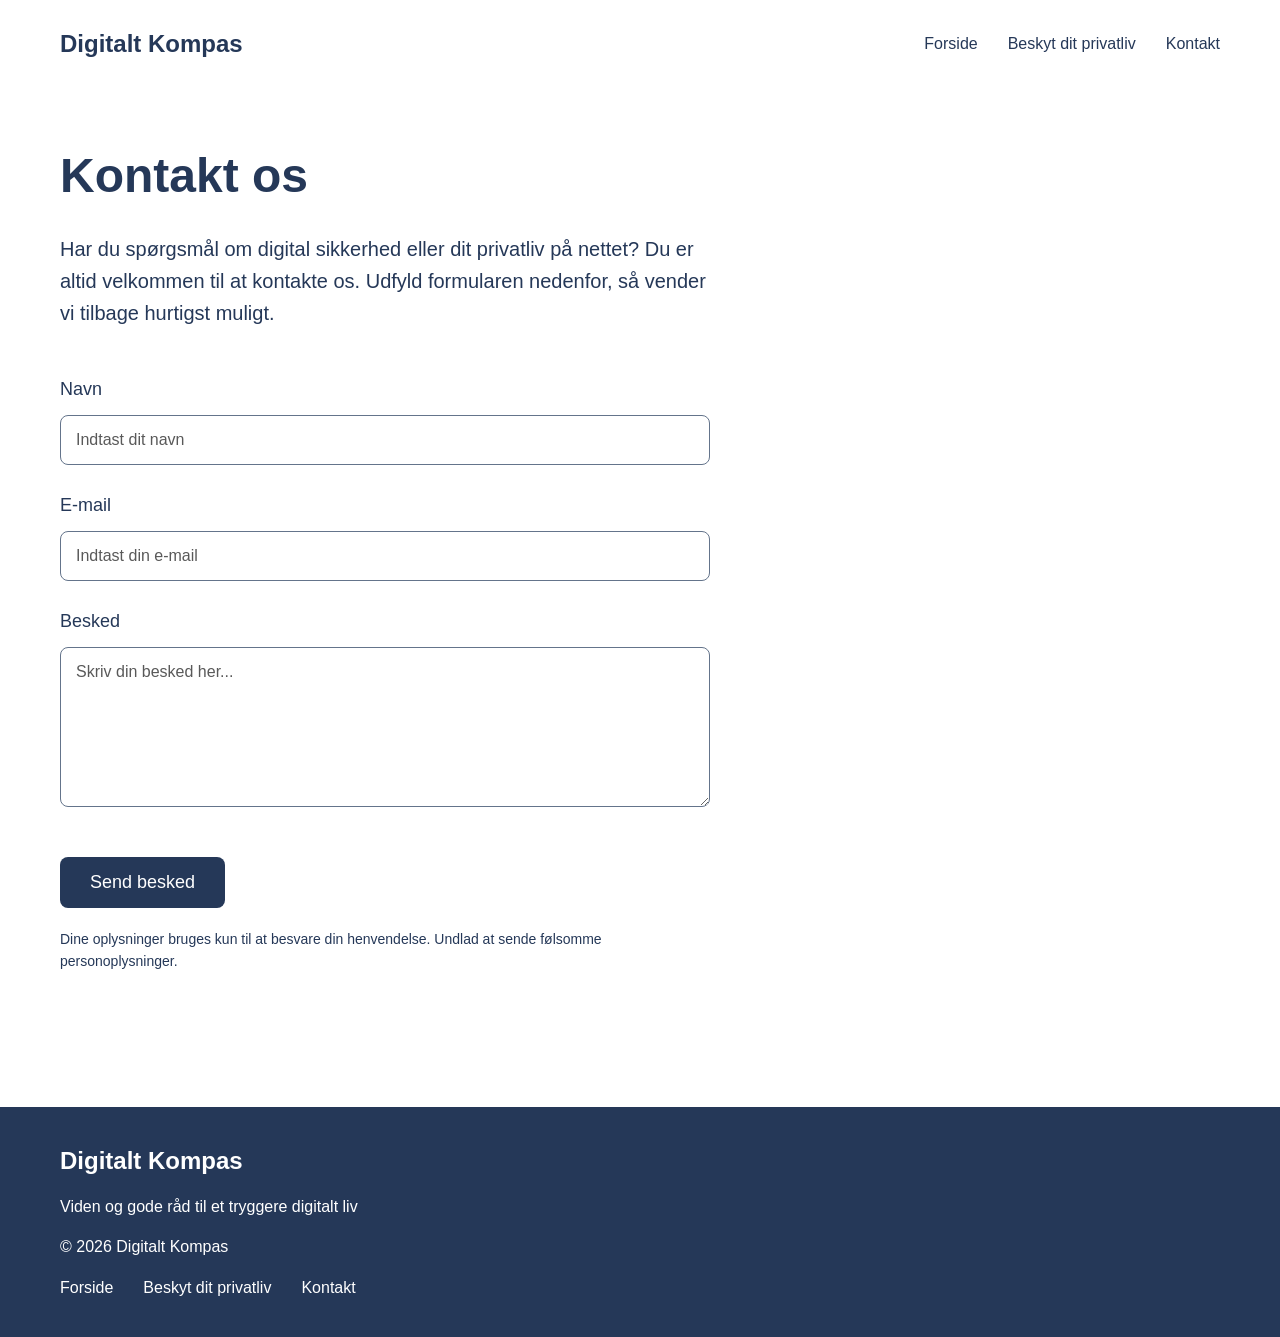
==== Kontakt.html @ cddcfef5 "Add files via upload" ====
<!DOCTYPE html>
<html lang="da">
<head>
    <meta charset="UTF-8">
    <meta name="viewport" content="width=device-width, initial-scale=1.0">
    <meta name="description" content="Kontakt Digitalt Kompas, hvis du har spørgsmål om digital sikkerhed og privatliv på nettet.">
    <title>Kontakt | Digitalt Kompas</title>
    <link rel="stylesheet" href="style.css">
</head>

<body>

    <header>
        <h2>Digitalt Kompas</h2>

        <nav aria-label="Hovednavigation">
            <a href="index.html">Forside</a>
            <a href="privatliv.html">Beskyt dit privatliv</a>
            <a href="kontakt.html" aria-current="page">Kontakt</a>
        </nav>
    </header>

    <main>
        <h1>Kontakt os</h1>

        <p>
            Har du spørgsmål om digital sikkerhed eller dit
            privatliv på nettet? Du er altid velkommen til
            at kontakte os. Udfyld formularen nedenfor,
            så vender vi tilbage hurtigst muligt.
        </p>

        <form class="kontaktformular" aria-label="Kontaktformular">

            <div class="formularfelt">
                <label for="navn">Navn</label>
                <input
                    type="text"
                    id="navn"
                    name="navn"
                    placeholder="Indtast dit navn"
                    autocomplete="name"
                    required>
            </div>

            <div class="formularfelt">
                <label for="email">E-mail</label>
                <input
                    type="email"
                    id="email"
                    name="email"
                    placeholder="Indtast din e-mail"
                    autocomplete="email"
                    required>
            </div>

            <div class="formularfelt">
                <label for="besked">Besked</label>
                <textarea
                    id="besked"
                    name="besked"
                    rows="6"
                    placeholder="Skriv din besked her..."
                    required></textarea>
            </div>

            <button type="button" class="knap">
                Send besked
            </button>

            <p class="privatlivstekst">
                Dine oplysninger bruges kun til at besvare din
                henvendelse. Undlad at sende følsomme
                personoplysninger.
            </p>

        </form>
    </main>

    <footer>
        <h2>Digitalt Kompas</h2>
        <p>Viden og gode råd til et tryggere digitalt liv</p>
        <p>&copy; 2026 Digitalt Kompas</p>

        <nav aria-label="Footer navigation">
            <a href="index.html">Forside</a>
            <a href="privatliv.html">Beskyt dit privatliv</a>
            <a href="kontakt.html">Kontakt</a>
        </nav>
    </footer>

</body>
</html>
---- style.css ----
body {
    margin: 0;
    font-family: Arial, sans-serif;
    background-color: #FFFFFF;
    color: #253858;
}

header {
    background-color: #FFFFFF;
    padding: 30px 60px;
    display: flex;
    justify-content: space-between;
    align-items: center;
}

nav {
    display: flex;
    gap: 30px;
}

nav a {
    color: #253858;
    text-decoration: none;
    font-size: 16px;
    font-weight: 500;
}

header h2 {
    font-size: 24px;
    font-weight: 700;
    color: #253858;
    margin: 0;
}

main {
    padding: 60px;
}

h1 {
    font-size: 48px;
    font-weight: 700;
    color: #253858;
    margin-top: 0;
    margin-bottom: 30px;
}

main p {
    font-size: 20px;
    line-height: 1.6;
    color: #253858;
    max-width: 650px;
}

.knap {
    display: inline-block;
    background-color: #253858;
    color: #FFFFFF;
    padding: 15px 30px;
    border-radius: 8px;
    text-decoration: none;
    font-size: 18px;
    font-weight: 500;
    margin-top: 20px;
}

.kort {
    background-color: #EAF2F8;
    padding: 30px;
    border-radius: 12px;
    margin-top: 20px;
}

.kort h3 {
    font-size: 24px;
    font-weight: 700;
    color: #253858;
    margin-top: 0;
    margin-bottom: 15px;
}

@media (min-width: 900px) {
    .kort {
        display: inline-block;
        vertical-align: top;
        width: 25%;
        margin-right: 2%;
        min-height: 220px;
    }
}

main section > h2 {
    font-size: 32px;
    font-weight: 700;
    color: #253858;
    margin-top: 60px;
    margin-bottom: 30px;
}

footer {
    background-color: #253858;
    color: #FFFFFF;
    padding: 40px 60px;
    margin-top: 60px;
}

footer h2 {
    font-size: 24px;
    margin-top: 0;
}

footer p {
    font-size: 16px;
    line-height: 1.5;
}

footer nav {
    margin-top: 20px;
}

footer nav a {
    color: #FFFFFF;
    text-decoration: none;
    font-size: 16px;
}

footer nav a:hover {
    text-decoration: underline;
}

/* Kontaktformular */

.kontaktformular {
    max-width: 650px;
    margin-top: 50px;
}

.formularfelt {
    display: flex;
    flex-direction: column;
    margin-bottom: 30px;
}

.formularfelt label {
    font-size: 18px;
    font-weight: 500;
    color: #253858;
    margin-bottom: 15px;
}

.formularfelt input,
.formularfelt textarea {
    width: 100%;
    box-sizing: border-box;
    padding: 15px;
    border: 1px solid #64748B;
    border-radius: 8px;
    background-color: #FFFFFF;
    color: #253858;
    font-family: Arial, sans-serif;
    font-size: 16px;
}

.formularfelt input::placeholder,
.formularfelt textarea::placeholder {
    color: #595959;
}

.formularfelt input:focus,
.formularfelt textarea:focus {
    outline: 3px solid #8DB9E2;
    outline-offset: 2px;
}

.formularfelt textarea {
    min-height: 160px;
    resize: vertical;
}

.kontaktformular button {
    border: none;
    cursor: pointer;
}

.privatlivstekst {
    font-size: 14px;
    margin-top: 20px;
}

/* Mobilvenligt design */

@media (max-width: 768px) {
    header {
        flex-direction: column;
        gap: 20px;
        padding: 20px;
    }

    nav {
        flex-wrap: wrap;
        justify-content: center;
        gap: 15px;
    }

    main {
        padding: 30px 20px;
    }

    h1 {
        font-size: 32px;
    }

    main section > h2 {
        font-size: 26px;
    }

    main p {
        font-size: 18px;
    }

    footer {
        padding: 30px 20px;
    }
}
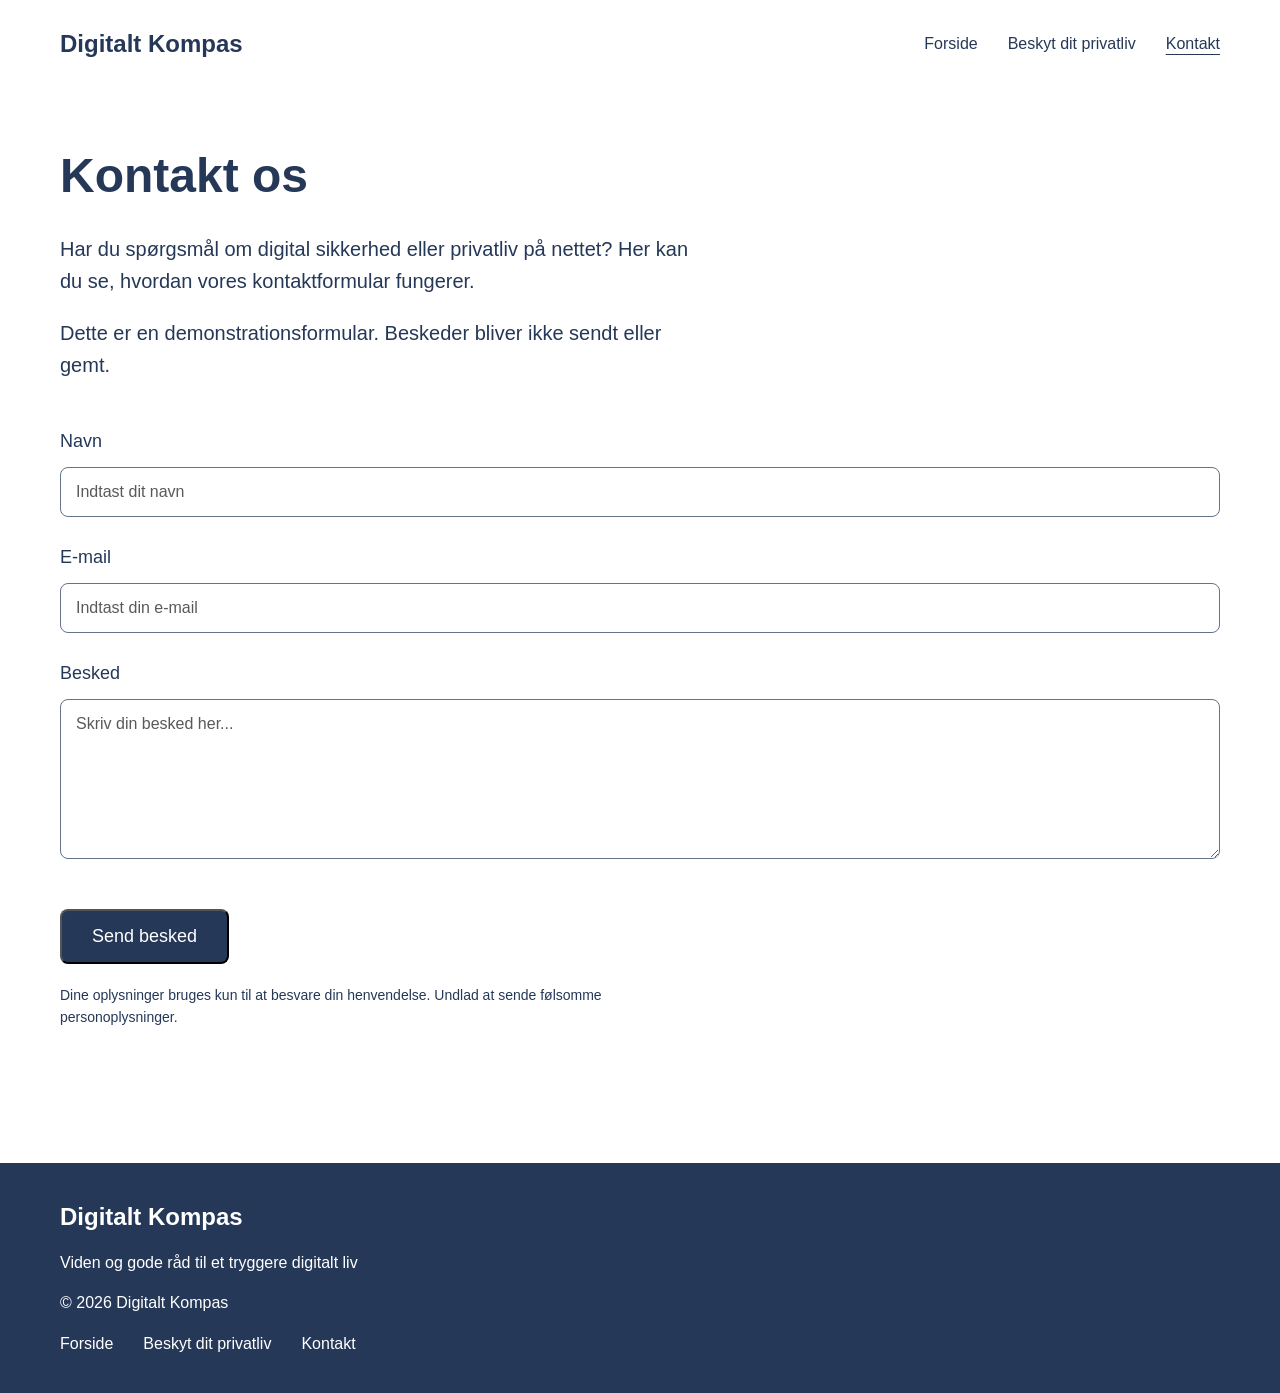
==== commit 060f95f7: "Add files via upload" ====
--- a/Kontakt.html
+++ b/Kontakt.html
@@ -23,15 +23,18 @@
 
     <main>
         <h1>Kontakt os</h1>
+        <p>
+    Har du spørgsmål om digital sikkerhed eller
+    privatliv på nettet? Her kan du se, hvordan
+    vores kontaktformular fungerer.
+</p>
 
-        <p>
-            Har du spørgsmål om digital sikkerhed eller dit
-            privatliv på nettet? Du er altid velkommen til
-            at kontakte os. Udfyld formularen nedenfor,
-            så vender vi tilbage hurtigst muligt.
-        </p>
+<p id="formular-info">
+    Dette er en demonstrationsformular.
+    Beskeder bliver ikke sendt eller gemt.
+</p>
 
-        <form class="kontaktformular" aria-label="Kontaktformular">
+<form class="kontaktformular" aria-label="Kontaktformular" aria-describedby="formular-info"></form>
 
             <div class="formularfelt">
                 <label for="navn">Navn</label>
--- a/style.css
+++ b/style.css
@@ -222,3 +222,39 @@
         padding: 30px 20px;
     }
 }
+
+
+
+/* Tilgængelighed – WCAG 2.2 */
+
+/* Tydeligt fokus ved tastaturnavigation */
+a:focus-visible,
+button:focus-visible,
+input:focus-visible,
+textarea:focus-visible {
+    outline: 3px solid #2563EB;
+    outline-offset: 4px;
+}
+
+/* Synlig markering af links */
+nav a:hover,
+nav a:focus-visible {
+    text-decoration: underline;
+}
+
+/* Markering af den aktuelle side */
+nav a[aria-current="page"] {
+    text-decoration: underline;
+    text-underline-offset: 5px;
+}
+
+/* Knapper ved hover */
+.knap:hover {
+    background-color: #374F73;
+}
+
+/* Sørger for at billeder ikke bliver for brede */
+main img {
+    max-width: 100%;
+    height: auto;
+}
